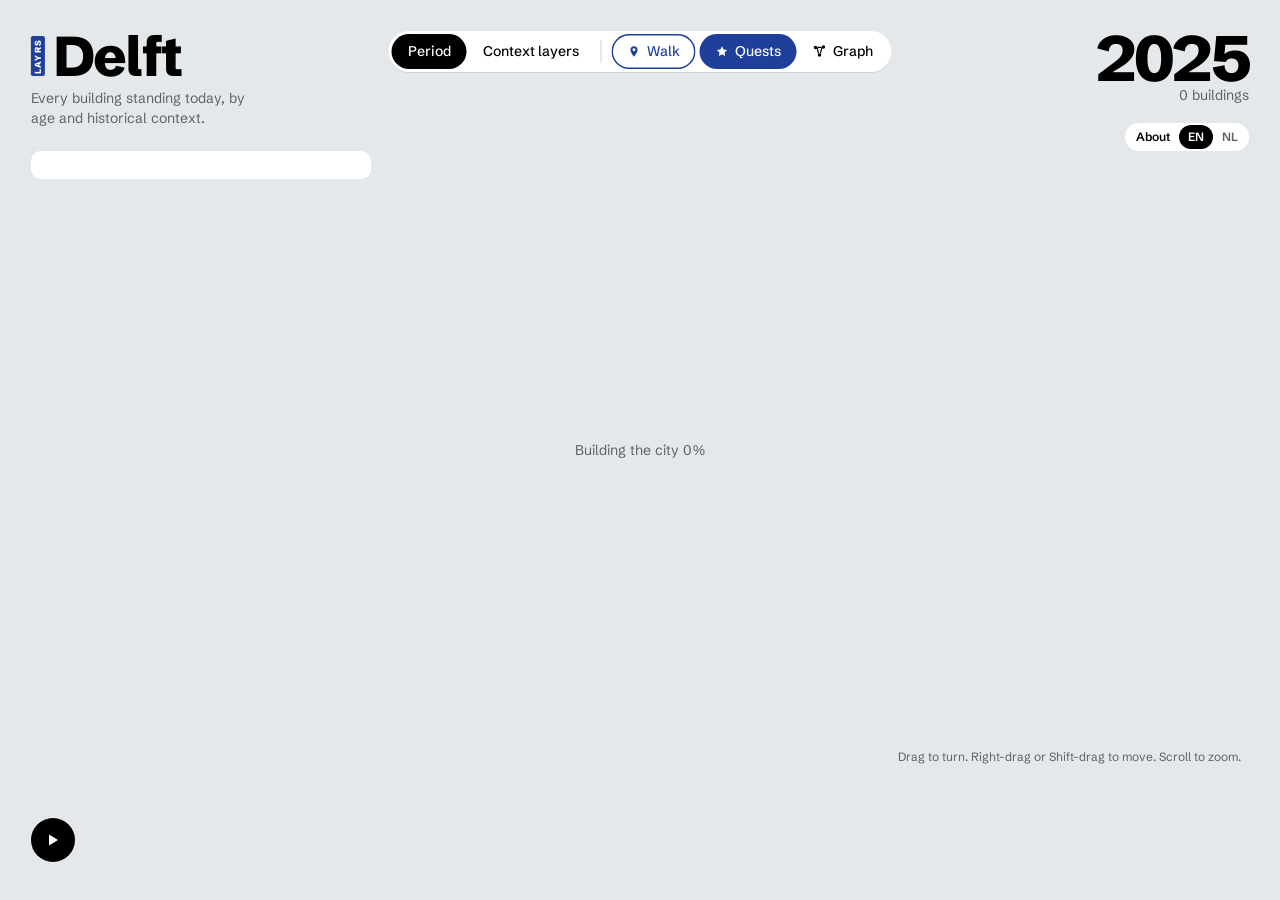
==== web/index.html @ 9603c36b "Top bar: colourings, then actions; storeys and energy move into context layers. Delft in 1832 keeps " ====
<!doctype html>
<html lang="en">
<head>
<meta charset="utf-8">
<meta name="viewport" content="width=device-width, initial-scale=1, viewport-fit=cover">
<title>LAYRS: Delft</title>
<link rel="preconnect" href="https://fonts.googleapis.com">
<link rel="preconnect" href="https://fonts.gstatic.com" crossorigin>
<link href="https://fonts.googleapis.com/css2?family=Schibsted+Grotesk:wght@400;500;700;800&display=swap" rel="stylesheet">
<link rel="stylesheet" href="styles.css">
<script src="logo.js" defer></script>
</head>
<body>
<canvas id="scene" aria-label="3D map of Delft's buildings"></canvas>
<div class="veil veil-top" aria-hidden="true"></div>
<div class="veil veil-bottom" aria-hidden="true"></div>

<header class="masthead">
  
  <div>
    <h1><span class="layrs" aria-label="LAYRS">LAYRS</span>Delft<i class="baseline"></i></h1>
    <p class="dek">Every building standing today, by age and historical context.</p>
  </div>
</header>

<nav class="modes" aria-label="Colour the city by">
  <button data-mode="0" aria-pressed="true">Period</button>
  <button data-mode="3" aria-pressed="false">Context layers</button>
  <span class="modes-sep" aria-hidden="true"></span>
  <button class="walks-open" aria-haspopup="dialog"><svg viewBox="0 0 16 16" aria-hidden="true"><path d="M8 1.5c-2.5 0-4.4 1.9-4.4 4.3C3.6 9 8 14.5 8 14.5s4.4-5.5 4.4-8.7C12.4 3.4 10.5 1.5 8 1.5zm0 6.1a1.8 1.8 0 1 1 0-3.6 1.8 1.8 0 0 1 0 3.6z"/></svg><span>Walk</span></button>
  <button class="quests-open" aria-haspopup="dialog"><svg viewBox="0 0 16 16" aria-hidden="true"><path d="M8 1.6 9.9 5.5l4.3.6-3.1 3 .7 4.3L8 11.4l-3.8 2 .7-4.3-3.1-3 4.3-.6z"/></svg><span>Quests</span></button>
  <a class="graph-open" href="graph.html"><svg viewBox="0 0 16 16" aria-hidden="true"><circle cx="3.5" cy="4" r="2"/><circle cx="12.5" cy="3.5" r="2"/><circle cx="8" cy="12.5" r="2"/><path d="M5.3 4.6 6.9 10.8M10.8 4.4 9 10.8M5.5 3.9h5"/></svg><span>Graph</span></a>
</nav>

<div class="lang" role="group" aria-label="Language">
  <button class="about-open" aria-haspopup="dialog">About</button>
  <button data-lang="en" aria-pressed="true">EN</button><button data-lang="nl" aria-pressed="false">NL</button>
</div>

<dialog id="about" class="about" aria-labelledby="about-title">
  <button class="about-close" aria-label="Close">×</button>
  <article lang="en" data-lang-block="en">
    <h2 id="about-title">About this map</h2>
    <p>All 37,000 buildings of Delft, coloured by the year they were built and set in the history that shaped them.</p>
    <p class="notice">A non-commercial project, made out of curiosity and for education.</p>
    <p class="author">Made by <a href="https://www.linkedin.com/in/alexanderbarakov" target="_blank" rel="noopener">Alex Barakov</a>.</p>
    <p class="credit">Inspired by Sasha Bogachev and his <a href="https://paris.bogachev.fr" target="_blank" rel="noopener">Paris, building by building</a>.</p>
    <h3>LAYRS projects</h3>
    <p>LAYRS maps cities building by building: each one with its age and the layers of history it belongs to.</p>
    <ul>
      <li><a href="/lab/delft/">LAYRS: Delft</a>, you are here.</li>
      <li><a href="/lab/amsterdam/">LAYRS: Amsterdam</a>: 192,000 buildings of Amsterdam, from the canal ring to the raid on Noord.</li>
      <li><a href="/lab/london/">LAYRS: London</a>: 213,000 buildings of inner London, from the Great Fire to the new skyline.</li>
      <li><a href="/ru/lab/spb/">LAYRS: St. Petersburg</a>: 107,000 buildings of St. Petersburg, from Pushkin's flats to the 1941 air-raid reports (in Russian).</li>
    </ul>
    <h3>Open source</h3>
    <p>The code and the pipeline are on <a href="https://github.com/alexbarakov/delft-by-building" target="_blank" rel="noopener">GitHub</a>. Know a piece of Delft's history
    that lives in its buildings? <a href="https://github.com/alexbarakov/delft-by-building/blob/main/CONTRIBUTING.md" target="_blank" rel="noopener">Add it as a layer</a>:
    a list of addresses, a short story for each and the Wikipedia article it rests on.</p>
    <h3>Data</h3>
    <p>Downloaded on 13 October 2026.</p>
    <ul>
      <li>Buildings, heights, years: 3D BAG v2025.09.03 (TU Delft) on the Dutch building register BAG. CC BY 4.0.</li>
      <li>Water, boundary, addresses: BGT and BAG via PDOK. CC0. Street names: OpenStreetMap contributors, ODbL.</li>
      <li>Monuments: national monument register (RCE), CC0; Gemeente Delft monuments map, CC BY 4.0.</li>
      <li>1832: the first land register, owners and trades (Erfgoed Delft open data), on the city's map of the 1832 parcels and buildings (Gemeente Delft open data).</li>
      <li>Energy labels: RVO via RIVM Atlas Leefomgeving. Public domain.</li>
      <li>Names, photos, stories: Wikidata, Wikipedia, Wikimedia Commons; each photo credits its author and licence.</li>
    </ul>
    <h3>Method</h3>
    <p>Placeholder and rounded years in BAG are estimated from dated neighbours; where the monument register dates a building
    earlier, the register wins. Approximate years are paler and marked “c.”. Every hand-written story is checked against its
    Wikipedia article; the residents layer is found automatically and may contain errors.</p>
  </article>
  <article lang="nl" data-lang-block="nl" hidden>
    <h2>Over deze kaart</h2>
    <p>Alle 37.000 gebouwen van Delft, gekleurd naar hun bouwjaar en geplaatst in de geschiedenis die ze vormde.</p>
    <p class="notice">Een niet-commercieel project, gemaakt uit nieuwsgierigheid en voor onderwijs.</p>
    <p class="author">Gemaakt door <a href="https://www.linkedin.com/in/alexanderbarakov" target="_blank" rel="noopener">Alex Barakov</a>.</p>
    <p class="credit">Geïnspireerd door Sasha Bogachev en zijn <a href="https://paris.bogachev.fr" target="_blank" rel="noopener">Paris, building by building</a>.</p>
    <h3>LAYRS-projecten</h3>
    <p>LAYRS brengt steden gebouw voor gebouw in kaart: elk met zijn leeftijd en de lagen geschiedenis waartoe het behoort.</p>
    <ul>
      <li><a href="/lab/delft/">LAYRS: Delft</a>, hier ben je nu.</li>
      <li><a href="/lab/amsterdam/">LAYRS: Amsterdam</a>: 192.000 gebouwen van Amsterdam, van de grachtengordel tot het bombardement op Noord.</li>
      <li><a href="/lab/london/">LAYRS: London</a>: 213.000 gebouwen van Binnen-Londen, van de Grote Brand tot de nieuwe skyline (in het Engels).</li>
      <li><a href="/ru/lab/spb/">LAYRS: St. Petersburg</a>: 107.000 gebouwen van Sint-Petersburg, van Poesjkins woningen tot de luchtaanvalsrapporten van 1941 (in het Russisch).</li>
    </ul>
    <h3>Open source</h3>
    <p>De code en de pijplijn staan op <a href="https://github.com/alexbarakov/delft-by-building" target="_blank" rel="noopener">GitHub</a>. Ken je een stuk Delftse geschiedenis
    dat in de gebouwen zit? <a href="https://github.com/alexbarakov/delft-by-building/blob/main/CONTRIBUTING.md" target="_blank" rel="noopener">Voeg het toe als laag</a>:
    een lijst adressen, bij elk een kort verhaal en het Wikipedia-artikel waarop het rust.</p>
    <h3>Gegevens</h3>
    <p>Gedownload op 13 oktober 2026.</p>
    <ul>
      <li>Gebouwen, hoogtes, bouwjaren: 3D BAG v2025.09.03 (TU Delft) op basis van de BAG. CC BY 4.0.</li>
      <li>Water, grens, adressen: BGT en BAG via PDOK. CC0. Straatnamen: bijdragers aan OpenStreetMap, ODbL.</li>
      <li>Monumenten: rijksmonumentenregister (RCE), CC0; monumentenkaart van de gemeente Delft, CC BY 4.0.</li>
      <li>1832: het eerste kadaster, eigenaren en beroepen (open data van Erfgoed Delft), op de kaart van de percelen en gebouwen van 1832 (open data van de gemeente Delft).</li>
      <li>Energielabels: RVO via de Atlas Leefomgeving van het RIVM. Publiek domein.</li>
      <li>Namen, foto's, verhalen: Wikidata, Wikipedia, Wikimedia Commons; bij elke foto staan maker en licentie.</li>
    </ul>
    <h3>Methode</h3>
    <p>Plaatshouders en afgeronde jaartallen in de BAG zijn geschat uit gedateerde buren; waar het monumentenregister een gebouw
    eerder dateert, wint het register. Geschatte jaren zijn lichter en gemarkeerd met “c.”. Elk zelfgeschreven verhaal is
    gecontroleerd aan zijn Wikipedia-artikel; de laag met bewoners is automatisch gevonden en kan fouten bevatten.</p>
  </article>
</dialog>

<div class="tally" aria-live="polite">
  <span id="year" class="tally-year">2025</span>
  <span class="tally-count"><span id="count">0</span> buildings</span>
</div>

<aside id="panel" class="panel">
  <button class="sheet-handle" aria-expanded="true" aria-controls="panel-body">Show legend</button>
  <div id="panel-body"></div>
</aside>

<div id="card" class="card" hidden></div>
<section id="quest" class="quest" hidden aria-live="polite"></section>
<section id="focus" class="focusbox" hidden aria-live="polite"></section>
<section id="walk" class="quest walk" hidden aria-live="polite"></section>
<dialog id="walks" class="about walks" aria-labelledby="walks-title">
  <button class="about-close" aria-label="Close">×</button>
  <article id="walks-body"></article>
</dialog>
<dialog id="quests" class="about quests" aria-labelledby="quests-title">
  <button class="about-close" aria-label="Close">×</button>
  <article id="quests-body"></article>
</dialog>
<p class="howto">Drag to turn. Right-drag or Shift-drag to move. Scroll to zoom.</p>

<footer class="timeline">
  <button id="play" class="play" aria-label="Play the city's growth">
    <svg viewBox="0 0 16 16" aria-hidden="true"><path id="play-icon" d="M4 2.5v11l9-5.5z"/></svg>
  </button>
  <canvas id="hist" aria-label="Buildings per year; drag to set the year"></canvas>
</footer>

<div id="loading" class="loading">Building the city <span id="progress">0</span>%</div>
<script type="module" src="app.js"></script>
</body>
</html>
---- web/styles.css ----
/* Delft: a white architectural model under a North Sea sky. One loud colour, the cobalt of Delft blue. */
:root {
  --sky: #e4e8ea;
  --paper: #ffffff;
  --ink: #000000;
  --muted: #5d6266;
  --rule: #cfd5d8;
  --accent: #1f3f9a;
  --gutter: clamp(16px, 2.4vw, 32px);
  font: 400 14px/1.5 "Schibsted Grotesk", "Helvetica Neue", Arial, sans-serif;
}
* { box-sizing: border-box; }
html, body { margin: 0; height: 100%; background: var(--sky); color: var(--ink); overflow: hidden; }
button { font: inherit; color: inherit; }
:focus-visible { outline: 2px solid var(--accent); outline-offset: 2px; }

#scene { position: fixed; inset: 0; width: 100%; height: 100%; display: block; }
/* Sky veils keep the masthead and the timeline legible over the model. */
.veil { position: fixed; left: 0; right: 0; pointer-events: none; }
.veil-top { top: 0; height: 150px; background: linear-gradient(var(--sky) 35%, rgba(228, 232, 234, 0)); }
.veil-bottom { bottom: 0; height: 150px; background: linear-gradient(rgba(228, 232, 234, 0), var(--sky) 55%); }

/* Masthead: the three crosses, then the name set large and tight. */
.masthead { position: fixed; top: calc(env(safe-area-inset-top, 0px) + var(--gutter)); left: var(--gutter);
  display: flex; gap: 14px; align-items: flex-start; pointer-events: none; }
/* The three crosses stand exactly as tall as the capitals of the name. */
/* LAYRS: the wordmark set vertically on a block of the city's accent, as tall as the name's capitals (sized in app.js). */
h1 { position: relative; }
.layrs { font-family: "Schibsted Grotesk", sans-serif; position: absolute; left: 0; top: 0; writing-mode: vertical-rl; transform: rotate(180deg); display: flex;
  align-items: center; justify-content: center; background: var(--accent); color: var(--paper); font-weight: 800;
  line-height: 1; letter-spacing: .14em; padding: 0 .3em; border-radius: 2px; box-sizing: border-box; }
.layrs { visibility: hidden; }
.layrs.fitted { visibility: visible; }
.baseline { display: inline-block; width: 0; height: 0; vertical-align: baseline; }
.sibling { position: fixed; right: var(--gutter); top: calc(env(safe-area-inset-top, 0px) + var(--gutter) + 124px);
  color: var(--muted); font-size: 12px; text-decoration: underline; text-decoration-color: var(--accent); text-underline-offset: 3px; }
h1 { margin: 0; font-size: clamp(34px, 4.4vw, 56px); font-weight: 800; letter-spacing: -0.035em; line-height: .9; }
.dek { margin: 8px 0 0; color: var(--muted); max-width: 26ch; font-size: 14px; line-height: 1.4; }

/* Mode switch: a single bar, the active mode filled black. */
.modes { position: fixed; top: calc(env(safe-area-inset-top, 0px) + var(--gutter)); left: 50%; transform: translateX(-50%);
  display: flex; background: var(--paper); border-radius: 999px; padding: 3px; box-shadow: 0 1px 0 var(--rule); }
.modes button { border: 0; background: none; padding: 7px 16px; border-radius: 999px; cursor: pointer; font-weight: 500; white-space: nowrap; }
.modes button[aria-pressed="true"] { background: var(--ink); color: var(--paper); }

.tally { position: fixed; top: calc(env(safe-area-inset-top, 0px) + var(--gutter)); right: var(--gutter); text-align: right; }
.tally-year { display: block; font-size: clamp(40px, 5vw, 64px); font-weight: 800; letter-spacing: -0.04em; line-height: .85; }
.tally-count { color: var(--muted); }

/* Context panel: legend, ramp or layer list, always on the left under the masthead. */
.panel { position: fixed; left: var(--gutter); top: calc(env(safe-area-inset-top, 0px) + var(--gutter) + 120px);
  width: min(340px, calc(100vw - 2 * var(--gutter))); max-height: calc(100vh - 300px); overflow-y: auto;
  background: var(--paper); border-radius: 10px; padding: 14px 16px; }
.panel h2 { margin: 0 0 8px; font-size: 13px; font-weight: 700; }
.panel h2.section { margin: 14px 0 4px; color: var(--muted); font-weight: 600; }
.panel h2.section:first-child { margin-top: 0; }
.panel h2.section { display: flex; align-items: center; gap: 7px; scroll-margin-top: 6px; }
.icon { width: 16px; height: 16px; flex: none; }
.layer-title .icon { width: 20px; height: 20px; margin-right: 8px; vertical-align: -3px; }
.jump { display: flex; gap: 4px; margin: 0 0 10px; position: sticky; top: -14px; background: var(--paper); padding: 6px 0; z-index: 1; }
.jump button { width: 34px; height: 34px; border: 1px solid var(--rule); border-radius: 8px; background: var(--paper);
  display: grid; place-items: center; cursor: pointer; color: var(--ink); }
.jump button:hover { background: var(--sky); }
.jump .icon { width: 18px; height: 18px; }
/* Language: two letters under the year. */
.lang { position: fixed; right: var(--gutter); top: calc(env(safe-area-inset-top, 0px) + var(--gutter) + 92px); display: flex;
  background: var(--paper); border-radius: 999px; padding: 2px; }
.lang button { border: 0; background: none; padding: 3px 9px; border-radius: 999px; cursor: pointer; font-size: 12px; font-weight: 600; color: var(--muted); }
.lang button[aria-pressed="true"] { background: var(--ink); color: var(--paper); }
.swatches { display: flex; flex-direction: column; }
.swatch { display: grid; grid-template-columns: 12px 1fr auto; gap: 10px; align-items: center; background: none; border: 0;
  text-align: left; padding: 4px 0; cursor: pointer; }
.swatch i { width: 12px; height: 12px; border-radius: 2px; }
.swatch .n { color: var(--muted); font-size: 12px; }
.sheet-handle { display: none; }
.energy-scale div { display: grid; grid-template-columns: 28px 1fr auto; gap: 10px; align-items: center; padding: 2px 0; }
.energy-scale i { height: 14px; border-radius: 2px; }
.energy-scale .n { color: var(--muted); font-size: 12px; }
.src { font-size: 12px; color: var(--ink); text-decoration-color: var(--accent); text-underline-offset: 3px; }
.layer-intro { margin: 6px 0 10px; line-height: 1.5; }
.filter { width: 100%; font: inherit; padding: 7px 10px; border: 1px solid var(--rule); border-radius: 6px; margin-bottom: 6px; background: var(--paper); }
.people .addr { color: var(--ink); opacity: .55; }
.n, .tally, .card dd, .card .y { font-variant-numeric: tabular-nums; }
.swatch[aria-pressed="false"] { opacity: .35; }
.ramp { height: 10px; border-radius: 2px; margin: 4px 0 6px; }
.ramp-scale { display: flex; justify-content: space-between; color: var(--muted); font-size: 12px; }
.note { color: var(--muted); font-size: 12px; margin: 10px 0 0; }

.layers { display: flex; flex-direction: column; gap: 2px; margin: 0 -8px; }
.layer { display: grid; grid-template-columns: 1fr auto; gap: 2px 12px; background: none; border: 0; text-align: left;
  padding: 8px; border-radius: 6px; cursor: pointer; }
.layer:hover { background: var(--sky); }
.layer[aria-pressed="true"] { background: var(--ink); color: var(--paper); }
.layer b { font-weight: 700; }
.layer .era, .layer .n { font-size: 12px; opacity: .7; }
.layer .n { grid-row: 1 / 3; grid-column: 2; align-self: center; }
.layer-detail { margin-top: 10px; }
.stories { list-style: none; margin: 0 -8px; padding: 0; }
.story { display: block; width: 100%; text-align: left; background: none; border: 0; border-radius: 6px; padding: 7px 8px; cursor: pointer; }
.story:hover { background: var(--sky); }
.story b { display: block; font-weight: 600; }
.story span { display: block; color: var(--muted); font-size: 12px; line-height: 1.45; margin-top: 2px; }
.back { border: 0; background: none; padding: 0; margin: 0 0 10px; color: var(--muted); cursor: pointer; font-size: 13px; }
.back::before { content: "‹ "; }
.layer-title { font-size: 22px !important; font-weight: 800 !important; letter-spacing: -0.02em; margin: 0 !important; line-height: 1.1; }
.layer-era { margin: 2px 0 0; color: var(--muted); }
.layer-detail p { margin: 0 0 10px; line-height: 1.55; }
.layer-detail a { color: var(--ink); text-decoration-color: var(--accent); text-underline-offset: 3px; font-size: 12px; }
.caveat { color: var(--muted); font-size: 12px; }

/* Building card: a white slip of paper. Follows the pointer on hover; pinned by a click, then it takes clicks.
   Hierarchy: name and year are the heading; small sentence-case headings mark the sections below. */
.card { position: fixed; z-index: 10; pointer-events: none; background: var(--paper); border-radius: 10px;
  width: 330px; max-height: calc(100vh - 24px); overflow-y: auto; box-shadow: 0 8px 28px rgba(30, 40, 50, .16); font-size: 13px; }
.card.pinned { pointer-events: auto; width: 400px; }
.card-close { position: absolute; top: 8px; right: 8px; width: 30px; height: 30px; border: 0; border-radius: 50%;
  background: rgba(255,255,255,.92); cursor: pointer; font-size: 18px; line-height: 1; z-index: 1; }
.card .photo { margin: 0; }
.card .photo img { display: block; width: 100%; max-height: 210px; object-fit: cover; border-radius: 10px 10px 0 0; background: var(--sky); }
.card .photo figcaption { font-size: 11px; color: var(--muted); padding: 5px 16px 0; }
.card a { color: inherit; text-decoration-color: var(--accent); text-underline-offset: 3px; }
.card-head { padding: 12px 16px 10px; }
.card-head h3 { margin: 0 0 6px; font-size: 17px; font-weight: 700; line-height: 1.25; letter-spacing: -0.01em; padding-right: 26px; }
.card .when { display: flex; align-items: baseline; gap: 10px; flex-wrap: wrap; }
.card .y { font-size: 30px; font-weight: 800; letter-spacing: -0.03em; line-height: 1; }
.card .period { color: var(--muted); display: inline-flex; align-items: center; gap: 6px; }
.card .period i, .card .chips i { width: 9px; height: 9px; border-radius: 2px; flex: none; }
.card section { padding: 10px 16px; border-top: 1px solid var(--rule); }
.card h4 { margin: 0 0 6px; font-size: 12px; font-weight: 700; color: var(--muted); }
.card .extract { margin: 0; line-height: 1.55; }
.card .fact { background: #fff6e8; border-top-color: #f0dcc0; }
.card .fact p { margin: 0; line-height: 1.5; }
.card .chips { list-style: none; margin: 0; padding: 0; display: flex; flex-direction: column; gap: 6px; }
.card .chips li { display: flex; gap: 8px; align-items: flex-start; }
.card .chips li i { margin-top: 5px; }
.card .chips b { font-weight: 600; }
.card .chips span { color: var(--muted); }
.card .chips p { margin: 3px 0 0; line-height: 1.5; }
.card dl { display: grid; grid-template-columns: auto 1fr; gap: 3px 12px; margin: 0; }
.card dt { color: var(--muted); }
.card dd { margin: 0; text-align: right; }
.card .why { margin: 0; color: var(--muted); font-size: 12px; line-height: 1.45; }
.card .sources p { margin: 0; }
.card .elabel { color: #fff; font-weight: 700; padding: 1px 7px; border-radius: 3px; }
.card .residents { list-style: none; margin: 0; padding: 0; display: flex; flex-direction: column; gap: 8px; }
.card .residents span, .card .residents .desc { color: var(--muted); }
.card .residents blockquote { margin: 4px 0 0; padding-left: 10px; border-left: 2px solid var(--rule); font-size: 12px; line-height: 1.5; color: #3e4448; }
.card .photo.inline { margin: 0 -16px -10px; }
.card .photo.inline img { border-radius: 0; }
.card .hint { margin: 0; padding: 8px 16px 12px; color: var(--muted); font-size: 12px; border-top: 1px solid var(--rule); }

/* How to move: a quiet line under the timeline's right end. */
.howto { position: fixed; right: var(--gutter); bottom: calc(env(safe-area-inset-bottom, 0px) + 120px); color: var(--muted); background: rgba(228,232,234,.85); padding: 2px 8px; border-radius: 4px;
  font-size: 12px; pointer-events: none; }
@media (max-width: 720px), (hover: none) { .howto { display: none; } }

.timeline { position: fixed; left: 0; right: 0; bottom: 0; display: flex; align-items: flex-end; gap: 14px;
  padding: 0 var(--gutter) calc(env(safe-area-inset-bottom, 0px) + 14px); pointer-events: none; }
.timeline > * { pointer-events: auto; }
.timeline canvas { flex: 1; height: 96px; cursor: ew-resize; touch-action: none; }
.play { width: 44px; height: 44px; border-radius: 50%; border: 0; background: var(--ink); color: var(--paper);
  cursor: pointer; margin-bottom: 24px; display: grid; place-items: center; flex: none; }
.play svg { width: 16px; height: 16px; fill: currentColor; }

.loading { position: fixed; left: 50%; top: 50%; transform: translate(-50%, -50%); color: var(--muted); }

@media (max-width: 720px) {
  .dek { display: none; }
  h1 { font-size: 30px; }
  .tally-year { font-size: 30px; }
  .tally-count { font-size: 12px; }
  .masthead, .tally { top: calc(env(safe-area-inset-top, 0px) + 14px); }
  .lang { top: calc(env(safe-area-inset-top, 0px) + 66px); }
  .sibling { top: calc(env(safe-area-inset-top, 0px) + 98px); }
  /* Modes: one scrolling strip above the timeline. */
  .modes { top: auto; left: 12px; right: 12px; transform: none; bottom: calc(env(safe-area-inset-bottom, 0px) + 100px);
    overflow-x: auto; scrollbar-width: none; justify-content: flex-start; }
  .modes::-webkit-scrollbar { display: none; }
  .modes button { flex: none; padding: 8px 14px; }
  /* Panel: a sheet above the modes, folded to its handle by default. */
  .panel { top: auto; left: 12px; right: 12px; width: auto; bottom: calc(env(safe-area-inset-bottom, 0px) + 150px);
    max-height: 48vh; padding: 0 14px 12px; }
  .sheet-handle { display: block; width: calc(100% + 28px); margin: 0 -14px 8px; padding: 12px 14px; border: 0;
    background: none; text-align: left; font-weight: 600; cursor: pointer; border-bottom: 1px solid var(--rule); }
  .sheet-handle::after { content: ""; float: right; width: 8px; height: 8px; margin-top: 4px; border: solid var(--muted);
    border-width: 0 2px 2px 0; transform: rotate(225deg); }
  .panel.collapsed { overflow: hidden; padding-bottom: 0; }
  .panel.collapsed .sheet-handle { margin-bottom: 0; border-bottom: 0; }
  .panel.collapsed .sheet-handle::after { transform: rotate(45deg); margin-top: 0; }
  .panel.collapsed #panel-body { display: none; }
  /* Card: a sheet from the bottom edge. */
  .card, .card.pinned { left: 0 !important; right: 0; top: auto !important; bottom: 0; width: auto; max-height: 72vh;
    border-radius: 14px 14px 0 0; padding-bottom: env(safe-area-inset-bottom, 0px); }
  .card .photo img { border-radius: 14px 14px 0 0; max-height: 190px; }
  .timeline { padding-bottom: calc(env(safe-area-inset-bottom, 0px) + 10px); }
  .timeline canvas { height: 76px; }
  .play { width: 40px; height: 40px; margin-bottom: 18px; }
}
}
@media (prefers-reduced-motion: reduce) { * { transition: none !important; } }

/* About: a reading page over the map. */
.lang .about-open { color: var(--ink); }
.about { border: 0; border-radius: 12px; padding: 0; width: min(640px, calc(100vw - 32px)); max-height: calc(100vh - 48px);
  box-shadow: 0 20px 60px rgba(30, 40, 50, .25); color: var(--ink); }
.about::backdrop { background: rgba(228, 232, 234, .7); }
.about article { padding: 28px 32px 32px; overflow-y: auto; }
.about h2 { margin: 0 0 12px; font-size: 26px; font-weight: 800; letter-spacing: -0.02em; }
.about h3 { margin: 22px 0 6px; font-size: 15px; font-weight: 700; }
.about p, .about li { line-height: 1.6; max-width: 64ch; }
.about ul { padding-left: 18px; margin: 6px 0 0; }
.about li { margin-bottom: 6px; }
.about a { color: var(--ink); text-decoration-color: var(--accent); text-underline-offset: 3px; }
.about .credit { color: var(--muted); }
.about .author { font-weight: 600; margin-bottom: 4px; }
.about .author + .credit { margin-top: 0; }
.about .notice { border-left: 3px solid var(--accent); padding-left: 12px; font-weight: 500; }
.about-close { position: sticky; float: right; top: 10px; margin: 10px 10px 0 0; width: 32px; height: 32px; border: 0;
  border-radius: 50%; background: var(--sky); cursor: pointer; font-size: 18px; }
@media (max-width: 720px) { .about article { padding: 20px 18px 24px; } }
.contribute { margin: 14px 0 0; padding-top: 10px; border-top: 1px solid var(--rule); font-size: 12px; }
.contribute a { color: var(--ink); text-decoration-color: var(--accent); text-underline-offset: 3px; }

/* Quests. The one playful thing on the page: Delft tiles. Each quest is a tile with painted corners, the score is
   counted in tiles, and a found building gets a blue stamp. */
.modes .quests-open { display: inline-flex; align-items: center; gap: 6px; margin-left: 4px; background: var(--accent);
  color: var(--paper); }
.modes .quests-open svg { width: 13px; height: 13px; fill: currentColor; }
.modes .quests-open:hover { filter: brightness(1.15); }
.q-tiles { display: inline-flex; gap: 2px; vertical-align: -1px; }
.q-tiles i { width: 9px; height: 9px; border-radius: 2px; border: 1.5px solid var(--accent); background: transparent; }
.q-tiles i.on { background: var(--accent); }
.q-level { display: inline-flex; align-items: center; gap: 6px; font-size: 11px; font-weight: 600; color: var(--accent); }

/* The list: a wall of ten tiles that fits without scrolling. The deeper the blue, the harder the quest. */
.quests { width: min(1000px, calc(100vw - 32px)); }
.quests article { padding: 22px 26px 24px; }
.quests h2 { margin: 0; }
.quests .q-lede { max-width: 72ch; margin: 6px 0 0; font-size: 13px; line-height: 1.5; }
.quests .q-score { font-size: 13px; color: var(--muted); margin: 6px 0 0; }
.quests .q-score b { color: var(--accent); font-size: 17px; }
.quests .q-grid { list-style: none; margin: 14px 0 0; padding: 0; display: grid; grid-template-columns: repeat(5, 1fr); gap: 10px; }
.quests .q-tile { margin: 0; max-width: none; line-height: 1.35; }
.q-tile { --fill: .06; position: relative; display: flex; flex-direction: column; gap: 4px; padding: 15px 14px 12px;
  border: 1px solid #c9d3ea; border-radius: 3px; outline: 1px solid #c9d3ea; outline-offset: -6px;
  /* the painted corners of a Delft tile, over a wash as deep as the quest is hard */
  background: radial-gradient(circle at 0 0, var(--accent) 0 8px, transparent 9px),
    radial-gradient(circle at 100% 0, var(--accent) 0 8px, transparent 9px),
    radial-gradient(circle at 0 100%, var(--accent) 0 8px, transparent 9px),
    radial-gradient(circle at 100% 100%, var(--accent) 0 8px, transparent 9px),
    rgb(31 63 154 / var(--fill)); }
.q-tile.l2 { --fill: .16; }
.q-tile.l3 { --fill: .3; }
.q-tile h3 { margin: 2px 0 0; font-size: 14px; line-height: 1.25; letter-spacing: -0.01em; }
.q-tile p { margin: 0; color: #4b5560; font-size: 12px; line-height: 1.4; flex: 1;
  display: -webkit-box; -webkit-line-clamp: 3; -webkit-box-orient: vertical; overflow: hidden; }
.q-tile footer { display: flex; align-items: center; justify-content: space-between; margin-top: 6px; gap: 6px; }
.q-tile .q-progress { font-size: 11px; color: #4b5560; font-variant-numeric: tabular-nums; }
.q-tile.complete::after { content: "✓"; position: absolute; top: 9px; right: 12px; color: var(--accent); font-weight: 800; }
.quests .q-start { border: 0; background: var(--accent); color: var(--paper); border-radius: 999px; padding: 4px 11px;
  cursor: pointer; font-size: 11px; font-weight: 700; }
.q-tile.complete .q-start { background: var(--paper); color: var(--accent); box-shadow: inset 0 0 0 1.5px var(--accent); }

/* The riddle card: stays in the corner while the map is used to find the answer. */
.quest { position: fixed; z-index: 11; right: var(--gutter); bottom: 132px; width: 340px; max-height: calc(100vh - 290px);
  overflow-y: auto; background: var(--paper); border-radius: 12px; box-shadow: 0 2px 0 var(--accent), 0 10px 30px rgba(20, 40, 100, .14); }
.quest header { cursor: pointer; display: flex; align-items: center; gap: 10px; padding: 11px 44px 10px 16px;
  background: var(--accent); color: var(--paper); border-radius: 12px 12px 0 0; }
.quest header b { font-size: 13px; }
.quest header .q-level { color: rgba(255, 255, 255, .85); margin-left: auto; }
.quest header .q-tiles i { border-color: rgba(255, 255, 255, .85); }
.quest header .q-tiles i.on { background: rgba(255, 255, 255, .85); }
.quest .q-close { position: absolute; top: 5px; right: 6px; width: 30px; height: 30px; border: 0; border-radius: 50%;
  background: none; cursor: pointer; font-size: 18px; color: var(--paper); z-index: 1; }
.quest .q-steps { display: flex; align-items: center; gap: 5px; padding: 10px 16px 0; }
.quest .q-steps i { width: 14px; height: 14px; border-radius: 3px; border: 1.5px solid #c9d3ea; }
.quest .q-steps i.done { background: var(--accent); border-color: var(--accent); }
.quest .q-steps i.now { border-color: var(--accent); }
.quest .q-steps span { margin-left: auto; color: var(--muted); font-size: 12px; font-variant-numeric: tabular-nums; }
.quest .q-photo { margin: 10px 16px 0; overflow: hidden; height: 150px; border-radius: 6px; background: var(--sky); }
.quest .q-photo img { width: 100%; height: 100%; object-fit: cover; transform: scale(1.35); display: block; }
.quest .q-credit { font-size: 11px; color: var(--muted); padding: 4px 16px 0; margin: 0; }
.quest .q-credit a { color: inherit; }
.quest .q-riddle { margin: 0; padding: 10px 16px 0; font-size: 15px; line-height: 1.5; }
.quest .q-count { margin: 6px 16px 0; font-size: 12px; color: var(--accent); font-weight: 600; }
.quest .q-hints { margin: 8px 16px 0; padding: 0; list-style: none; display: flex; flex-direction: column; gap: 4px; }
.quest .q-hints li { color: #3e4448; font-size: 13px; line-height: 1.45; padding-left: 10px; border-left: 2px solid var(--accent); }
.quest .q-actions { display: flex; flex-wrap: wrap; align-items: center; gap: 6px; padding: 12px 16px 14px; }
.quest .q-actions button { border: 1px solid var(--rule); background: var(--paper); border-radius: 999px;
  padding: 5px 12px; cursor: pointer; font-size: 12px; font-weight: 600; }
.quest .q-actions button small { color: var(--muted); font-weight: 500; }
.quest .q-actions .primary { background: var(--accent); border-color: var(--accent); color: var(--paper); }
.quest .q-worth { margin-left: auto; }
.quest .q-feedback { margin: 0; padding: 8px 16px 0; font-size: 13px; color: var(--muted); min-height: 1.4em; }
.quest .q-feedback.hot { color: #c2410c; font-weight: 600; }
.quest .q-feedback.warm { color: #b7791f; }
.quest .q-feedback.cold { color: #4a6fa5; }
.quest .q-feedback.miss { animation: q-shake .35s; }
.quest .q-found { position: relative; margin: 12px 16px 0; padding: 12px 12px 10px; background: #eef2fb; border-radius: 8px; }
.quest .q-found b { display: block; margin-bottom: 4px; padding-right: 90px; }
.quest .q-found p { margin: 0; font-size: 13px; line-height: 1.5; }
.quest .q-found a { color: inherit; text-decoration-color: var(--accent); }
.quest .q-found .q-earned { margin-top: 8px; font-size: 12px; color: var(--muted); }
.quest .q-found .q-final { margin-top: 8px; font-size: 14px; }
.quest .q-found .q-final b { color: var(--accent); font-size: 18px; }
.q-stamp { position: absolute; top: -10px; right: 10px; padding: 4px 10px; border: 2.5px solid var(--accent); border-radius: 6px;
  color: var(--accent); font-weight: 800; font-size: 14px; letter-spacing: .02em; background: rgba(238, 242, 251, .9);
  transform: rotate(-8deg); animation: q-stamp .45s cubic-bezier(.2, 1.6, .4, 1); }
@keyframes q-stamp { from { transform: rotate(-30deg) scale(2.2); opacity: 0; } to { transform: rotate(-8deg) scale(1); opacity: 1; } }
@keyframes q-shake { 25% { transform: translateX(-4px); } 75% { transform: translateX(4px); } }
.quest.folded > :not(header):not(.q-close):not(.q-steps):not(.q-feedback) { display: none; }
.quest.folded .q-feedback, .quest.folded .q-steps { padding-bottom: 10px; }
@media (max-width: 720px) {
  .quest { left: 12px; right: 12px; width: auto; bottom: auto; top: calc(env(safe-area-inset-top, 0px) + 100px); max-height: 46vh; }
  .quest .q-photo { height: 110px; }
  .quests .q-grid { grid-template-columns: 1fr 1fr; gap: 8px; }
  .quests article { padding: 18px 16px 18px; }
  .quests .q-lede { display: none; }
  .q-tile p { display: none; }
  .q-tile { padding: 12px 11px 10px; }
  .modes .quests-open { order: -1; margin: 0 4px 0 0; }
}
@media (prefers-reduced-motion: reduce) { .quest .q-feedback.miss, .q-stamp { animation: none; } }

@media (min-width: 721px) and (max-width: 960px) { .quests .q-grid { grid-template-columns: repeat(4, 1fr); } }

/* Walks: the planner is a dialog of chips; the walk itself is a card like a quest's, with numbered stops. */
.modes .walks-open { display: inline-flex; align-items: center; gap: 6px; margin-left: 4px; background: var(--paper);
  color: var(--accent); box-shadow: inset 0 0 0 1.5px var(--accent); }
.modes .walks-open svg { width: 13px; height: 13px; fill: currentColor; }
.walks { width: min(720px, calc(100vw - 32px)); }
.walks article { padding: 22px 26px 24px; }
.walks h2 { margin: 0; }
.walks h3 { margin: 16px 0 8px; font-size: 13px; }
.walks .w-lede { margin: 6px 0 0; font-size: 13px; line-height: 1.5; color: var(--muted); }
.w-chips { display: flex; flex-wrap: wrap; gap: 6px; align-items: center; }
.w-chip { display: inline-flex; align-items: center; gap: 6px; border: 1px solid var(--rule); background: var(--paper);
  border-radius: 999px; padding: 5px 11px; cursor: pointer; font-size: 12px; font-weight: 600; color: var(--ink); }
.w-chip .icon { width: 13px; height: 13px; }
.w-chip[aria-pressed="true"] { background: var(--accent); border-color: var(--accent); color: var(--paper); }
.w-sep { width: 1px; height: 20px; background: var(--rule); margin: 0 4px; }
.walks .w-note { margin: 6px 0 0; font-size: 12px; color: var(--muted); }
.walks .w-msg { margin: 14px 0 0; font-size: 13px; color: #b7791f; }
.w-go { margin-top: 18px; }
.w-make { border: 0; background: var(--accent); color: var(--paper); border-radius: 999px; padding: 9px 18px;
  cursor: pointer; font-size: 14px; font-weight: 700; }
.quest.walk { width: 340px; }
.quest.walk header .w-meta { margin-left: auto; font-size: 12px; opacity: .85; font-variant-numeric: tabular-nums; }
.w-stops { list-style: none; margin: 8px 0 0; padding: 0; }
.w-stops button { display: flex; gap: 10px; width: 100%; text-align: left; border: 0; background: none; padding: 7px 16px;
  cursor: pointer; font: inherit; color: inherit; }
.w-stops button:hover { background: #eef2fb; }
.w-num { flex: none; width: 22px; height: 22px; border-radius: 50%; background: var(--accent); color: var(--paper);
  display: grid; place-items: center; font-size: 12px; font-weight: 800; margin-top: 1px; }
.w-stops b { display: block; font-size: 13px; }
.w-stops em { display: -webkit-box; -webkit-line-clamp: 2; -webkit-box-orient: vertical; overflow: hidden;
  font-style: normal; font-size: 12px; line-height: 1.4; color: var(--muted); }
.w-google { background: var(--accent); color: var(--paper); border-radius: 999px; padding: 6px 14px; font-size: 12px;
  font-weight: 700; text-decoration: none; }
.quest.walk .q-actions button { border: 1px solid var(--rule); background: var(--paper); border-radius: 999px;
  padding: 5px 12px; cursor: pointer; font-size: 12px; font-weight: 600; }
.quest.walk .q-credit { padding: 0 16px 12px; }
@media (max-width: 720px) {
  .quest.walk { left: 12px; right: 12px; width: auto; bottom: auto; top: calc(env(safe-area-inset-top, 0px) + 100px); max-height: 46vh; }
  .modes .walks-open { order: -1; margin: 0 4px 0 0; }
}
.quest.walk header { cursor: pointer; }
.quest.walk.folded .w-stops, .quest.walk.folded .q-credit { display: none; }

/* The way to the graph, and what the graph opened on the map. */
.modes .graph-open { display: inline-flex; align-items: center; gap: 6px; padding: 7px 16px; border-radius: 999px;
  text-decoration: none; color: var(--ink); font-weight: 500; }
.modes .graph-open svg { width: 14px; height: 14px; fill: none; stroke: currentColor; stroke-width: 1.4; }
.modes .graph-open svg circle { fill: currentColor; stroke: none; }
.modes .graph-open:hover { background: var(--sky); }
.focusbox { position: fixed; z-index: 11; right: var(--gutter); bottom: 132px; width: 280px; background: var(--paper);
  border-radius: 12px; box-shadow: 0 2px 0 var(--accent), 0 10px 30px rgba(20, 40, 100, .14); padding: 0 0 12px; }
.focusbox header { display: flex; align-items: center; justify-content: space-between; padding: 10px 8px 8px 16px;
  border-bottom: 1px solid var(--rule); }
.focusbox .f-close { width: 28px; height: 28px; border: 0; border-radius: 50%; background: none; cursor: pointer; font-size: 18px; color: var(--muted); }
.focusbox ul { list-style: none; margin: 8px 0 0; padding: 0 16px; display: flex; flex-direction: column; gap: 5px; }
.focusbox li { display: flex; align-items: center; gap: 8px; font-size: 13px; }
.focusbox li i { width: 10px; height: 10px; border-radius: 2px; flex: none; }
.focusbox li small { margin-left: auto; color: var(--muted); font-variant-numeric: tabular-nums; }
.focusbox .f-back { display: inline-block; margin: 10px 16px 0; font-size: 12px; color: var(--ink); text-decoration-color: var(--accent); text-underline-offset: 3px; }
@media (max-width: 720px) {
  .modes .graph-open { order: -1; padding: 8px 14px; }
  .focusbox { left: 12px; right: 12px; width: auto; bottom: auto; top: calc(env(safe-area-inset-top, 0px) + 100px); }
}
.w-locate { margin-bottom: 8px; }
.w-share { border: 0; background: var(--accent); color: var(--paper); border-radius: 999px; padding: 8px 16px;
  cursor: pointer; font-size: 13px; font-weight: 700; }
.quest.walk > .q-actions { border-bottom: 1px solid var(--rule); }
.quest.walk .q-actions .w-kml { width: 28px; height: 28px; padding: 0; border: 0; background: none; color: var(--muted);
  display: inline-grid; place-items: center; border-radius: 50%; margin-left: auto; }
.quest.walk .q-actions .w-kml:hover { color: var(--accent); background: #eef2fb; }
.quest.walk .w-kml svg { width: 15px; height: 15px; fill: none; stroke: currentColor; stroke-width: 1.6; stroke-linecap: round; stroke-linejoin: round; }
.w-stops .w-off .w-num { background: #9fb0d8; }
.w-stops .w-off b { color: #4b5560; }
/* The bar holds two kinds of thing: how the city is coloured, then what to do in it. */
.modes .modes-sep { flex: none; width: 1px; align-self: stretch; margin: 6px 6px; background: var(--rule); }
@media (max-width: 720px) {
  /* On a phone the actions come first, then the divider, then the colourings. */
  .modes button[data-mode] { order: 1; }
  .modes .modes-sep { order: 0; margin: 6px 2px; }
}
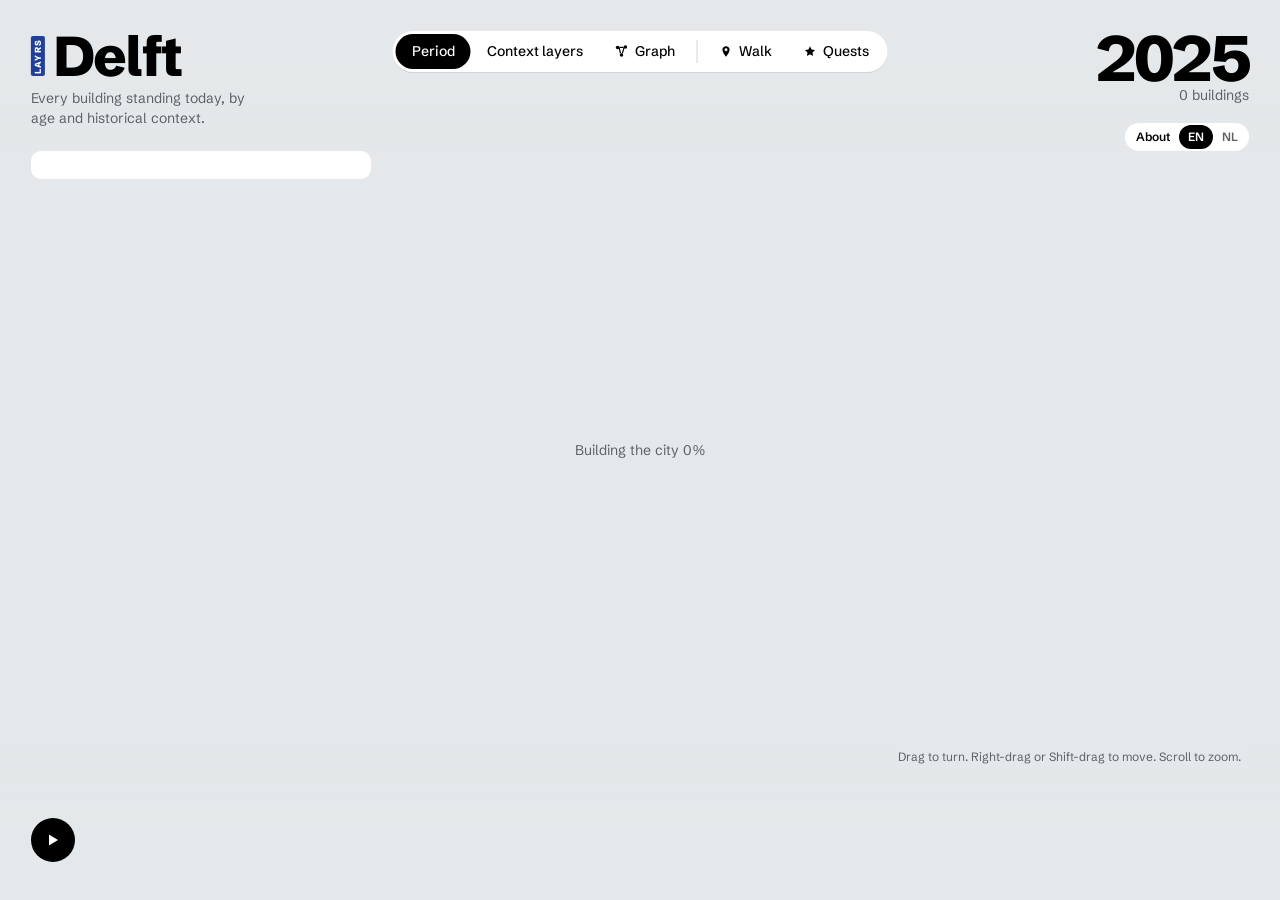
==== commit c1abeead: "Top bar: one look for every item, Graph after the layers, Walk and Quests on while open Co-Authored-" ====
--- a/web/index.html
+++ b/web/index.html
@@ -26,10 +26,10 @@
 <nav class="modes" aria-label="Colour the city by">
   <button data-mode="0" aria-pressed="true">Period</button>
   <button data-mode="3" aria-pressed="false">Context layers</button>
+  <a class="graph-open" href="graph.html"><svg viewBox="0 0 16 16" aria-hidden="true"><circle cx="3.5" cy="4" r="2"/><circle cx="12.5" cy="3.5" r="2"/><circle cx="8" cy="12.5" r="2"/><path d="M5.3 4.6 6.9 10.8M10.8 4.4 9 10.8M5.5 3.9h5"/></svg><span>Graph</span></a>
   <span class="modes-sep" aria-hidden="true"></span>
   <button class="walks-open" aria-haspopup="dialog"><svg viewBox="0 0 16 16" aria-hidden="true"><path d="M8 1.5c-2.5 0-4.4 1.9-4.4 4.3C3.6 9 8 14.5 8 14.5s4.4-5.5 4.4-8.7C12.4 3.4 10.5 1.5 8 1.5zm0 6.1a1.8 1.8 0 1 1 0-3.6 1.8 1.8 0 0 1 0 3.6z"/></svg><span>Walk</span></button>
   <button class="quests-open" aria-haspopup="dialog"><svg viewBox="0 0 16 16" aria-hidden="true"><path d="M8 1.6 9.9 5.5l4.3.6-3.1 3 .7 4.3L8 11.4l-3.8 2 .7-4.3-3.1-3 4.3-.6z"/></svg><span>Quests</span></button>
-  <a class="graph-open" href="graph.html"><svg viewBox="0 0 16 16" aria-hidden="true"><circle cx="3.5" cy="4" r="2"/><circle cx="12.5" cy="3.5" r="2"/><circle cx="8" cy="12.5" r="2"/><path d="M5.3 4.6 6.9 10.8M10.8 4.4 9 10.8M5.5 3.9h5"/></svg><span>Graph</span></a>
 </nav>
 
 <div class="lang" role="group" aria-label="Language">
--- a/web/styles.css
+++ b/web/styles.css
@@ -223,10 +223,6 @@
 
 /* Quests. The one playful thing on the page: Delft tiles. Each quest is a tile with painted corners, the score is
    counted in tiles, and a found building gets a blue stamp. */
-.modes .quests-open { display: inline-flex; align-items: center; gap: 6px; margin-left: 4px; background: var(--accent);
-  color: var(--paper); }
-.modes .quests-open svg { width: 13px; height: 13px; fill: currentColor; }
-.modes .quests-open:hover { filter: brightness(1.15); }
 .q-tiles { display: inline-flex; gap: 2px; vertical-align: -1px; }
 .q-tiles i { width: 9px; height: 9px; border-radius: 2px; border: 1.5px solid var(--accent); background: transparent; }
 .q-tiles i.on { background: var(--accent); }
@@ -318,16 +314,12 @@
   .quests .q-lede { display: none; }
   .q-tile p { display: none; }
   .q-tile { padding: 12px 11px 10px; }
-  .modes .quests-open { order: -1; margin: 0 4px 0 0; }
-}
+  }
 @media (prefers-reduced-motion: reduce) { .quest .q-feedback.miss, .q-stamp { animation: none; } }
 
 @media (min-width: 721px) and (max-width: 960px) { .quests .q-grid { grid-template-columns: repeat(4, 1fr); } }
 
 /* Walks: the planner is a dialog of chips; the walk itself is a card like a quest's, with numbered stops. */
-.modes .walks-open { display: inline-flex; align-items: center; gap: 6px; margin-left: 4px; background: var(--paper);
-  color: var(--accent); box-shadow: inset 0 0 0 1.5px var(--accent); }
-.modes .walks-open svg { width: 13px; height: 13px; fill: currentColor; }
 .walks { width: min(720px, calc(100vw - 32px)); }
 .walks article { padding: 22px 26px 24px; }
 .walks h2 { margin: 0; }
@@ -362,8 +354,7 @@
 .quest.walk .q-credit { padding: 0 16px 12px; }
 @media (max-width: 720px) {
   .quest.walk { left: 12px; right: 12px; width: auto; bottom: auto; top: calc(env(safe-area-inset-top, 0px) + 100px); max-height: 46vh; }
-  .modes .walks-open { order: -1; margin: 0 4px 0 0; }
-}
+  }
 .quest.walk header { cursor: pointer; }
 .quest.walk.folded .w-stops, .quest.walk.folded .q-credit { display: none; }
 
@@ -384,7 +375,6 @@
 .focusbox li small { margin-left: auto; color: var(--muted); font-variant-numeric: tabular-nums; }
 .focusbox .f-back { display: inline-block; margin: 10px 16px 0; font-size: 12px; color: var(--ink); text-decoration-color: var(--accent); text-underline-offset: 3px; }
 @media (max-width: 720px) {
-  .modes .graph-open { order: -1; padding: 8px 14px; }
   .focusbox { left: 12px; right: 12px; width: auto; bottom: auto; top: calc(env(safe-area-inset-top, 0px) + 100px); }
 }
 .w-locate { margin-bottom: 8px; }
@@ -401,6 +391,11 @@
 .modes .modes-sep { flex: none; width: 1px; align-self: stretch; margin: 6px 6px; background: var(--rule); }
 @media (max-width: 720px) {
   /* On a phone the actions come first, then the divider, then the colourings. */
-  .modes button[data-mode] { order: 1; }
-  .modes .modes-sep { order: 0; margin: 6px 2px; }
 }
+/* One look for every item in the bar: plain text, an icon for the things to do, black when it is on. */
+.modes .walks-open, .modes .quests-open, .modes .graph-open { display: inline-flex; align-items: center; gap: 6px;
+  padding: 7px 16px; border-radius: 999px; color: var(--ink); background: none; text-decoration: none; font-weight: 500; }
+.modes .walks-open svg, .modes .quests-open svg { width: 13px; height: 13px; fill: currentColor; }
+.modes button:not([aria-pressed="true"]):hover, .modes .graph-open:hover { background: var(--sky); }
+.modes .walks-open[aria-pressed="true"], .modes .quests-open[aria-pressed="true"] { background: var(--ink); color: var(--paper); }
+@media (max-width: 720px) { .modes .walks-open, .modes .quests-open, .modes .graph-open { padding: 8px 14px; } }
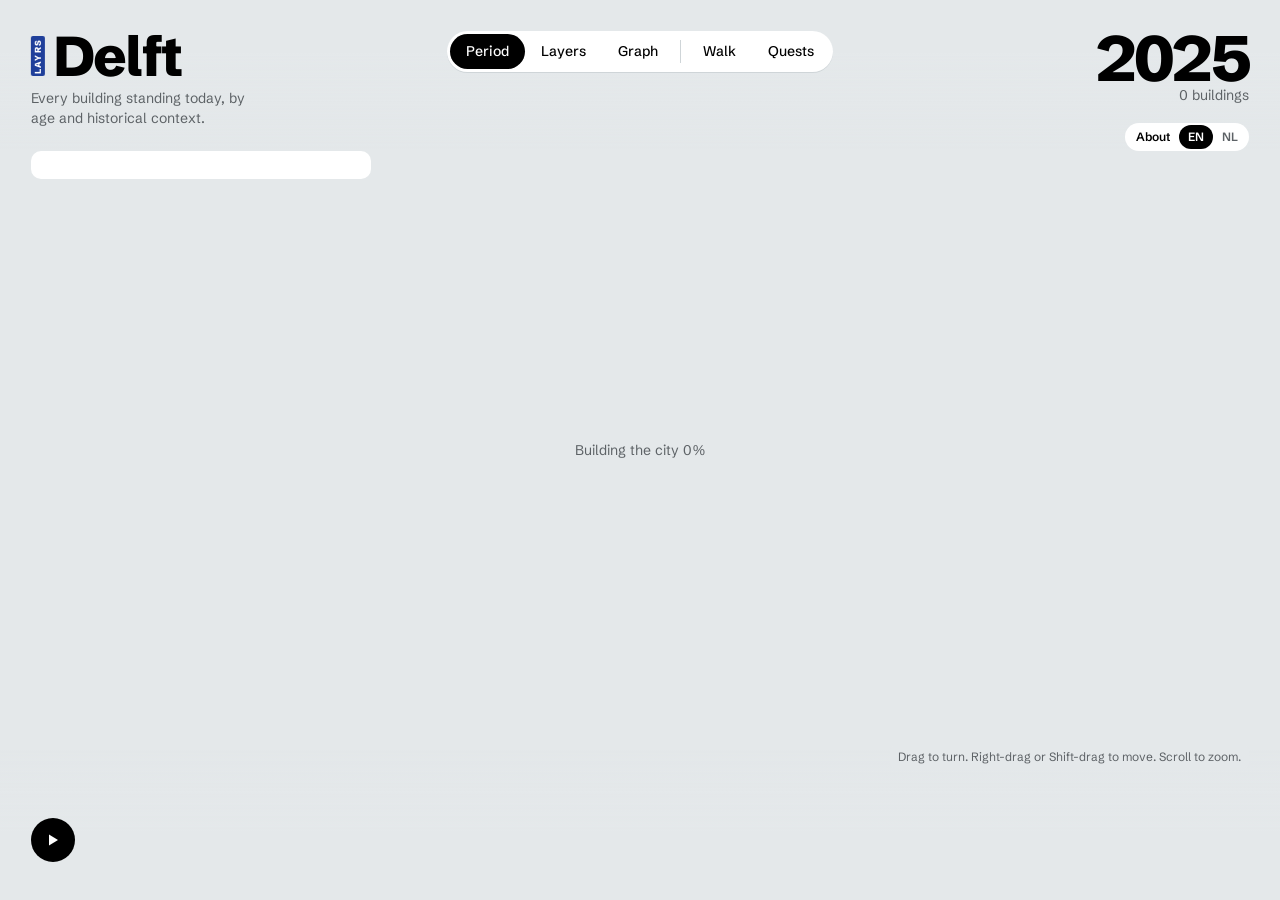
==== commit 719c11a2: "Top bar: no icons, Layers, fits a phone on one line in both languages Co-Authored-By: Claude Opus 5." ====
--- a/web/index.html
+++ b/web/index.html
@@ -25,11 +25,11 @@
 
 <nav class="modes" aria-label="Colour the city by">
   <button data-mode="0" aria-pressed="true">Period</button>
-  <button data-mode="3" aria-pressed="false">Context layers</button>
-  <a class="graph-open" href="graph.html"><svg viewBox="0 0 16 16" aria-hidden="true"><circle cx="3.5" cy="4" r="2"/><circle cx="12.5" cy="3.5" r="2"/><circle cx="8" cy="12.5" r="2"/><path d="M5.3 4.6 6.9 10.8M10.8 4.4 9 10.8M5.5 3.9h5"/></svg><span>Graph</span></a>
+  <button data-mode="3" aria-pressed="false">Layers</button>
+  <a class="graph-open" href="graph.html"><span>Graph</span></a>
   <span class="modes-sep" aria-hidden="true"></span>
-  <button class="walks-open" aria-haspopup="dialog"><svg viewBox="0 0 16 16" aria-hidden="true"><path d="M8 1.5c-2.5 0-4.4 1.9-4.4 4.3C3.6 9 8 14.5 8 14.5s4.4-5.5 4.4-8.7C12.4 3.4 10.5 1.5 8 1.5zm0 6.1a1.8 1.8 0 1 1 0-3.6 1.8 1.8 0 0 1 0 3.6z"/></svg><span>Walk</span></button>
-  <button class="quests-open" aria-haspopup="dialog"><svg viewBox="0 0 16 16" aria-hidden="true"><path d="M8 1.6 9.9 5.5l4.3.6-3.1 3 .7 4.3L8 11.4l-3.8 2 .7-4.3-3.1-3 4.3-.6z"/></svg><span>Quests</span></button>
+  <button class="walks-open" aria-haspopup="dialog"><span>Walk</span></button>
+  <button class="quests-open" aria-haspopup="dialog"><span>Quests</span></button>
 </nav>
 
 <div class="lang" role="group" aria-label="Language">
--- a/web/styles.css
+++ b/web/styles.css
@@ -398,4 +398,9 @@
 .modes .walks-open svg, .modes .quests-open svg { width: 13px; height: 13px; fill: currentColor; }
 .modes button:not([aria-pressed="true"]):hover, .modes .graph-open:hover { background: var(--sky); }
 .modes .walks-open[aria-pressed="true"], .modes .quests-open[aria-pressed="true"] { background: var(--ink); color: var(--paper); }
-@media (max-width: 720px) { .modes .walks-open, .modes .quests-open, .modes .graph-open { padding: 8px 14px; } }
+/* On a phone all five fit on one line, without scrolling. */
+@media (max-width: 720px) {
+  .modes { left: 50%; right: auto; transform: translateX(-50%); max-width: calc(100vw - 16px); }
+  .modes button, .modes .walks-open, .modes .quests-open, .modes .graph-open { padding: 7px 9px; font-size: 13.5px; }
+  .modes .modes-sep { margin: 6px 2px; }
+}
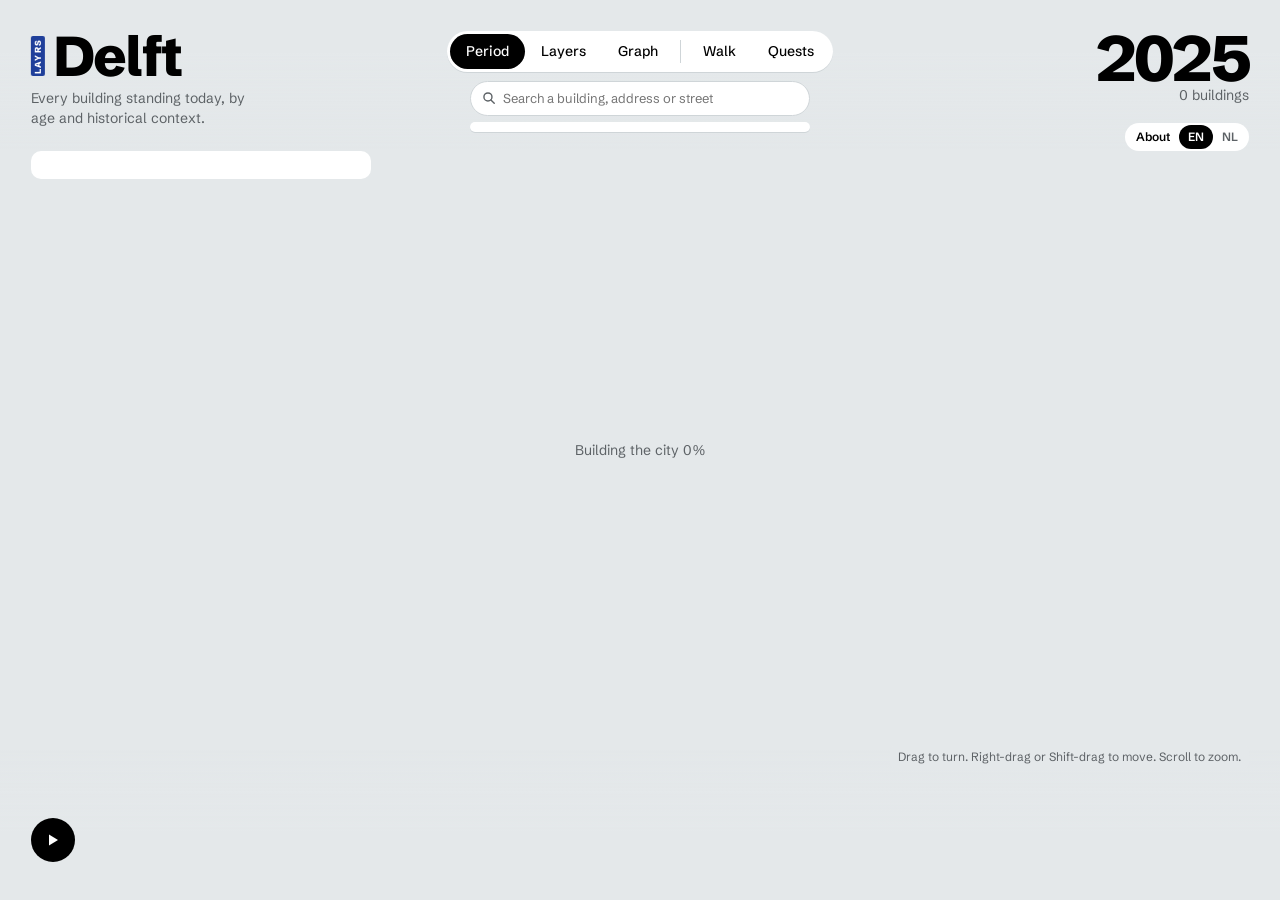
==== commit a5ac590c: "Search by name, address or street; a street's two sides side by side; stand in the street Co-Authore" ====
--- a/web/index.html
+++ b/web/index.html
@@ -22,6 +22,19 @@
     <p class="dek">Every building standing today, by age and historical context.</p>
   </div>
 </header>
+
+<div class="find" role="search">
+  <input type="search" id="find-input" autocomplete="off" spellcheck="false" placeholder="Search a building, address or street"
+    aria-label="Search a building, address or street" aria-controls="find-results" aria-expanded="false">
+  <ul id="find-results" class="find-results" role="listbox" hidden></ul>
+  <div id="find-sel" class="find-sel" hidden></div>
+</div>
+<div id="row-labels" class="row-labels" aria-hidden="true"></div>
+<div id="street" class="street" hidden>
+  <p class="street-howto">Drag to look around. Walk with W, A, S, D or the arrows; hold Shift to run.</p>
+  <div class="street-pad" aria-label="Walk"><button data-walk="1" aria-label="Forward">▲</button><button data-walk="-1" aria-label="Back">▼</button></div>
+  <button class="street-exit">Back to the map</button>
+</div>
 
 <nav class="modes" aria-label="Colour the city by">
   <button data-mode="0" aria-pressed="true">Period</button>
--- a/web/styles.css
+++ b/web/styles.css
@@ -404,3 +404,79 @@
   .modes button, .modes .walks-open, .modes .quests-open, .modes .graph-open { padding: 7px 9px; font-size: 13.5px; }
   .modes .modes-sep { margin: 6px 2px; }
 }
+/* Legend panel: never scrolls sideways; the way back to the list stays in view; the list is one line a layer. */
+.panel { overflow-x: hidden; }
+.jump { flex-wrap: wrap; gap: 4px; }
+.jump button { width: 30px; height: 30px; }
+.jump .icon { width: 16px; height: 16px; }
+.panel .back { position: sticky; top: -14px; z-index: 2; display: block; width: calc(100% + 32px); margin: -14px -16px 10px;
+  padding: 10px 16px; text-align: left; background: var(--paper); border-bottom: 1px solid var(--rule); color: var(--ink);
+  font-weight: 600; }
+.panel .back:hover { background: var(--sky); }
+.layers { margin: 0 -6px; gap: 0; }
+.layer { grid-template-columns: 1fr auto auto; align-items: baseline; gap: 0 10px; padding: 5px 6px; font-size: 13px; }
+.layer b { font-weight: 600; min-width: 0; overflow: hidden; text-overflow: ellipsis; white-space: nowrap; }
+.layer .era { grid-row: 1; grid-column: 2; font-size: 11px; white-space: nowrap; }
+.layer .n { grid-row: 1; grid-column: 3; font-size: 11px; min-width: 3.2em; text-align: right; font-variant-numeric: tabular-nums; }
+.panel h2.section { margin: 10px 0 2px; font-size: 12px; }
+@media (max-width: 720px) { .panel .back { top: 0; margin-top: 0; } }
+.make-walk { margin: 10px 0 2px; border: 0; background: var(--accent); color: var(--paper); border-radius: 999px;
+  padding: 6px 14px; cursor: pointer; font-size: 12px; font-weight: 700; }
+.f-actions { display: flex; align-items: center; gap: 12px; flex-wrap: wrap; }
+.f-actions .make-walk { margin: 0; }
+.focusbox .f-actions { margin: 10px 16px 0; }
+.focusbox .f-actions .f-back { margin: 0; }
+/* On a phone, while a walk or a quest is open, the timeline gives its room to the map. */
+@media (max-width: 720px) {
+  body.task-on .timeline, body.task-on .howto { display: none; }
+  body.task-on .modes { bottom: calc(env(safe-area-inset-bottom, 0px) + 14px); }
+  body.task-on .panel { bottom: calc(env(safe-area-inset-bottom, 0px) + 64px); }
+}
+
+/* Search: a quiet field under the mode bar; results drop below it. */
+.find { position: fixed; z-index: 12; left: 50%; transform: translateX(-50%); top: calc(env(safe-area-inset-top, 0px) + var(--gutter) + 50px); width: min(340px, 36vw); }
+.find input { width: 100%; box-sizing: border-box; border: 1px solid var(--rule); border-radius: 999px; background: var(--paper);
+  padding: 7px 14px 7px 32px; font: inherit; font-size: 13px; color: var(--ink);
+  background-image: url("data:image/svg+xml,%3Csvg xmlns='http://www.w3.org/2000/svg' viewBox='0 0 16 16'%3E%3Ccircle cx='6.8' cy='6.8' r='4.6' fill='none' stroke='%235d6266' stroke-width='1.6'/%3E%3Cpath d='M10.2 10.2 14 14' stroke='%235d6266' stroke-width='1.6' stroke-linecap='round'/%3E%3C/svg%3E");
+  background-repeat: no-repeat; background-position: 11px 50%; background-size: 14px; }
+.find input:focus { outline: 2px solid var(--accent); outline-offset: 1px; }
+.find-results { list-style: none; margin: 6px 0 0; padding: 4px; background: var(--paper); border-radius: 10px;
+  box-shadow: 0 8px 24px rgba(0, 0, 0, .12); max-height: 50vh; overflow-y: auto; }
+.find-results li { padding: 7px 10px; border-radius: 6px; cursor: pointer; display: flex; flex-wrap: wrap; gap: 2px 8px; align-items: baseline; }
+.find-results li[aria-selected="true"], .find-results li:hover { background: var(--sky); }
+.find-results b { font-weight: 600; }
+.find-results span { color: var(--muted); font-size: 12px; }
+.find-results em { flex-basis: 100%; font-style: normal; font-size: 12px; color: #b7791f; }
+.find-results .none { color: var(--muted); cursor: default; }
+.find-sel { margin-top: 6px; display: flex; flex-wrap: wrap; align-items: center; gap: 6px; background: var(--paper);
+  border-radius: 16px; padding: 5px 5px 5px 12px; box-shadow: 0 1px 0 var(--rule); font-size: 12px; }
+.find-sel span { font-weight: 600; margin-right: auto; max-width: 14em; overflow: hidden; text-overflow: ellipsis; white-space: nowrap; }
+.find-sel button { border: 1px solid var(--rule); background: var(--paper); border-radius: 999px; padding: 4px 10px; cursor: pointer;
+  font: inherit; font-size: 12px; font-weight: 600; }
+.find-sel button[aria-pressed="true"] { background: var(--ink); color: var(--paper); border-color: var(--ink); }
+.find-sel .sel-clear { border: 0; padding: 4px 8px; color: var(--muted); font-size: 15px; }
+/* Side by side: a number over each house, a name over the known ones. */
+.row-labels { position: fixed; inset: 0; pointer-events: none; z-index: 5; overflow: hidden; }
+.row-labels span { position: absolute; left: 0; top: 0; font-size: 11px; font-weight: 700; color: var(--ink); white-space: nowrap;
+  text-align: center; text-shadow: 0 0 3px var(--sky), 0 0 3px var(--sky); }
+.row-labels span b { display: block; font-size: 11px; font-weight: 600; color: var(--accent); }
+/* Street view: the map's chrome steps back; only the way out and the walking pad stay. */
+.street { position: fixed; inset: auto 0 0 0; z-index: 12; pointer-events: none; }
+.street-howto { position: fixed; left: 50%; transform: translateX(-50%); bottom: calc(env(safe-area-inset-bottom, 0px) + 24px); margin: 0;
+  background: rgba(255, 255, 255, .85); padding: 6px 12px; border-radius: 999px; font-size: 12px; color: var(--muted); }
+.street-exit { pointer-events: auto; position: fixed; right: var(--gutter); top: calc(env(safe-area-inset-top, 0px) + var(--gutter));
+  border: 0; background: var(--ink); color: var(--paper); border-radius: 999px; padding: 8px 16px; font: inherit; font-weight: 700; cursor: pointer; }
+.street-pad { display: none; pointer-events: auto; position: fixed; right: var(--gutter); bottom: calc(env(safe-area-inset-bottom, 0px) + 70px);
+  flex-direction: column; gap: 8px; }
+.street-pad button { width: 52px; height: 52px; border-radius: 50%; border: 0; background: rgba(255, 255, 255, .9); font-size: 18px; }
+@media (hover: none) { .street-pad { display: flex; } .street-howto { display: none; } }
+body.in-street .masthead, body.in-street .modes, body.in-street .lang, body.in-street .panel, body.in-street .timeline,
+body.in-street .tally, body.in-street .find, body.in-street .howto, body.in-street .veil, body.in-street .quest { display: none !important; }
+@media (max-width: 720px) {
+  .find { left: 12px; transform: none; top: calc(env(safe-area-inset-top, 0px) + 58px); width: calc(100vw - 200px); }
+  .find-results { width: calc(100vw - 24px); }
+  .find-sel span { flex-basis: calc(100% - 40px); }
+  .find-sel .sel-clear { order: -1; margin-left: auto; }
+}
+.card .card-street { margin-top: 8px; border: 1px solid var(--rule); background: var(--paper); border-radius: 999px; padding: 5px 12px;
+  font: inherit; font-size: 12px; font-weight: 600; cursor: pointer; }
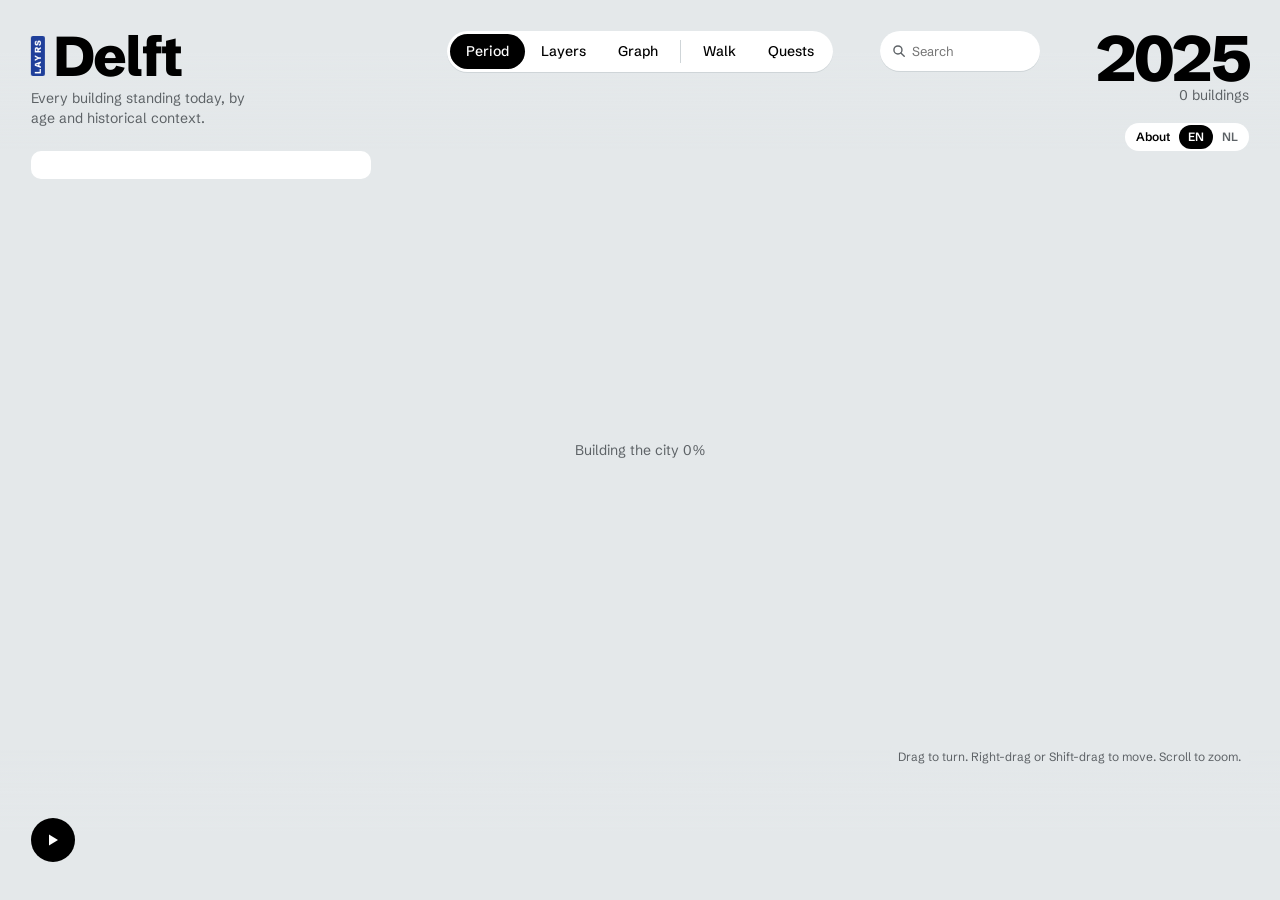
==== commit a58cf38d: "Search: a small field right of the mode bar, widening while in use; address-like names left to the a" ====
--- a/web/index.html
+++ b/web/index.html
@@ -24,7 +24,7 @@
 </header>
 
 <div class="find" role="search">
-  <input type="search" id="find-input" autocomplete="off" spellcheck="false" placeholder="Search a building, address or street"
+  <input type="search" id="find-input" autocomplete="off" spellcheck="false" placeholder="Search"
     aria-label="Search a building, address or street" aria-controls="find-results" aria-expanded="false">
   <ul id="find-results" class="find-results" role="listbox" hidden></ul>
   <div id="find-sel" class="find-sel" hidden></div>
@@ -73,7 +73,8 @@
     <h3>Data</h3>
     <p>Downloaded on 13 October 2026.</p>
     <ul>
-      <li>Buildings, heights, years: 3D BAG v2025.09.03 (TU Delft) on the Dutch building register BAG. CC BY 4.0.</li>
+      <li>Buildings, roofs, heights, years: 3D BAG v2025.09.03 (TU Delft), its LoD 2.2 roofs, on the Dutch building register BAG. CC BY 4.0.</li>
+      <li>Towers and spires the model leaves out: AHN surface model, 0.5 m, via PDOK. CC0.</li>
       <li>Water, boundary, addresses: BGT and BAG via PDOK. CC0. Street names: OpenStreetMap contributors, ODbL.</li>
       <li>Monuments: national monument register (RCE), CC0; Gemeente Delft monuments map, CC BY 4.0.</li>
       <li>1832: the first land register, owners and trades (Erfgoed Delft open data), on the city's map of the 1832 parcels and buildings (Gemeente Delft open data).</li>
@@ -106,7 +107,8 @@
     <h3>Gegevens</h3>
     <p>Gedownload op 13 oktober 2026.</p>
     <ul>
-      <li>Gebouwen, hoogtes, bouwjaren: 3D BAG v2025.09.03 (TU Delft) op basis van de BAG. CC BY 4.0.</li>
+      <li>Gebouwen, daken, hoogtes, bouwjaren: 3D BAG v2025.09.03 (TU Delft), met de daken uit LoD 2.2, op basis van de BAG. CC BY 4.0.</li>
+      <li>Torens en spitsen die het model weglaat: AHN-hoogtemodel (DSM), 0,5 m, via PDOK. CC0.</li>
       <li>Water, grens, adressen: BGT en BAG via PDOK. CC0. Straatnamen: bijdragers aan OpenStreetMap, ODbL.</li>
       <li>Monumenten: rijksmonumentenregister (RCE), CC0; monumentenkaart van de gemeente Delft, CC BY 4.0.</li>
       <li>1832: het eerste kadaster, eigenaren en beroepen (open data van Erfgoed Delft), op de kaart van de percelen en gebouwen van 1832 (open data van de gemeente Delft).</li>
--- a/web/styles.css
+++ b/web/styles.css
@@ -433,12 +433,24 @@
   body.task-on .panel { bottom: calc(env(safe-area-inset-bottom, 0px) + 64px); }
 }
 
-/* Search: a quiet field under the mode bar; results drop below it. */
-.find { position: fixed; z-index: 12; left: 50%; transform: translateX(-50%); top: calc(env(safe-area-inset-top, 0px) + var(--gutter) + 50px); width: min(340px, 36vw); }
-.find input { width: 100%; box-sizing: border-box; border: 1px solid var(--rule); border-radius: 999px; background: var(--paper);
-  padding: 7px 14px 7px 32px; font: inherit; font-size: 13px; color: var(--ink);
+/* Search: a small field just right of the mode bar, as tall as it (placed by app.js); it widens while in use. */
+.find { position: fixed; z-index: 12; left: calc(50% + 240px); top: calc(env(safe-area-inset-top, 0px) + var(--gutter)); width: 160px;
+  transition: width .2s; }
+.find:focus-within, .find:has(.find-sel:not([hidden])) { width: 300px; }
+.find input { width: 100%; height: 40px; box-sizing: border-box; border: 0; border-radius: 999px; background-color: var(--paper);
+  box-shadow: 0 1px 0 var(--rule); padding: 0 12px 0 32px; font: inherit; font-size: 13px; color: var(--ink);
   background-image: url("data:image/svg+xml,%3Csvg xmlns='http://www.w3.org/2000/svg' viewBox='0 0 16 16'%3E%3Ccircle cx='6.8' cy='6.8' r='4.6' fill='none' stroke='%235d6266' stroke-width='1.6'/%3E%3Cpath d='M10.2 10.2 14 14' stroke='%235d6266' stroke-width='1.6' stroke-linecap='round'/%3E%3C/svg%3E");
-  background-repeat: no-repeat; background-position: 11px 50%; background-size: 14px; }
+  background-repeat: no-repeat; background-position: 12px 50%; background-size: 14px; }
+.find-results, .find-sel { width: 300px; }
+/* Between phone and wide screen there is room for the magnifier only; it opens over the tally while in use. */
+@media (min-width: 721px) and (max-width: 1279px) {
+  .find { width: 40px; }
+  .find input { padding-left: 40px; cursor: pointer; }
+  .find input::placeholder { color: transparent; }
+  .find:focus-within, .find:has(.find-sel:not([hidden])) { width: 300px; }
+  .find:focus-within input { cursor: text; }
+  .find:focus-within input::placeholder { color: var(--muted); }
+}
 .find input:focus { outline: 2px solid var(--accent); outline-offset: 1px; }
 .find-results { list-style: none; margin: 6px 0 0; padding: 4px; background: var(--paper); border-radius: 10px;
   box-shadow: 0 8px 24px rgba(0, 0, 0, .12); max-height: 50vh; overflow-y: auto; }
@@ -473,10 +485,13 @@
 body.in-street .masthead, body.in-street .modes, body.in-street .lang, body.in-street .panel, body.in-street .timeline,
 body.in-street .tally, body.in-street .find, body.in-street .howto, body.in-street .veil, body.in-street .quest { display: none !important; }
 @media (max-width: 720px) {
-  .find { left: 12px; transform: none; top: calc(env(safe-area-inset-top, 0px) + 58px); width: calc(100vw - 200px); }
+  .find { left: 12px !important; transform: none; top: calc(env(safe-area-inset-top, 0px) + 58px); width: calc(100vw - 200px); }
+  .find input { height: 36px; }
+  .find-results, .find-sel { width: calc(100vw - 24px); }
   .find-results { width: calc(100vw - 24px); }
   .find-sel span { flex-basis: calc(100% - 40px); }
   .find-sel .sel-clear { order: -1; margin-left: auto; }
 }
 .card .card-street { margin-top: 8px; border: 1px solid var(--rule); background: var(--paper); border-radius: 999px; padding: 5px 12px;
   font: inherit; font-size: 12px; font-weight: 600; cursor: pointer; }
+.find-sel[hidden], .find-results[hidden] { display: none; }
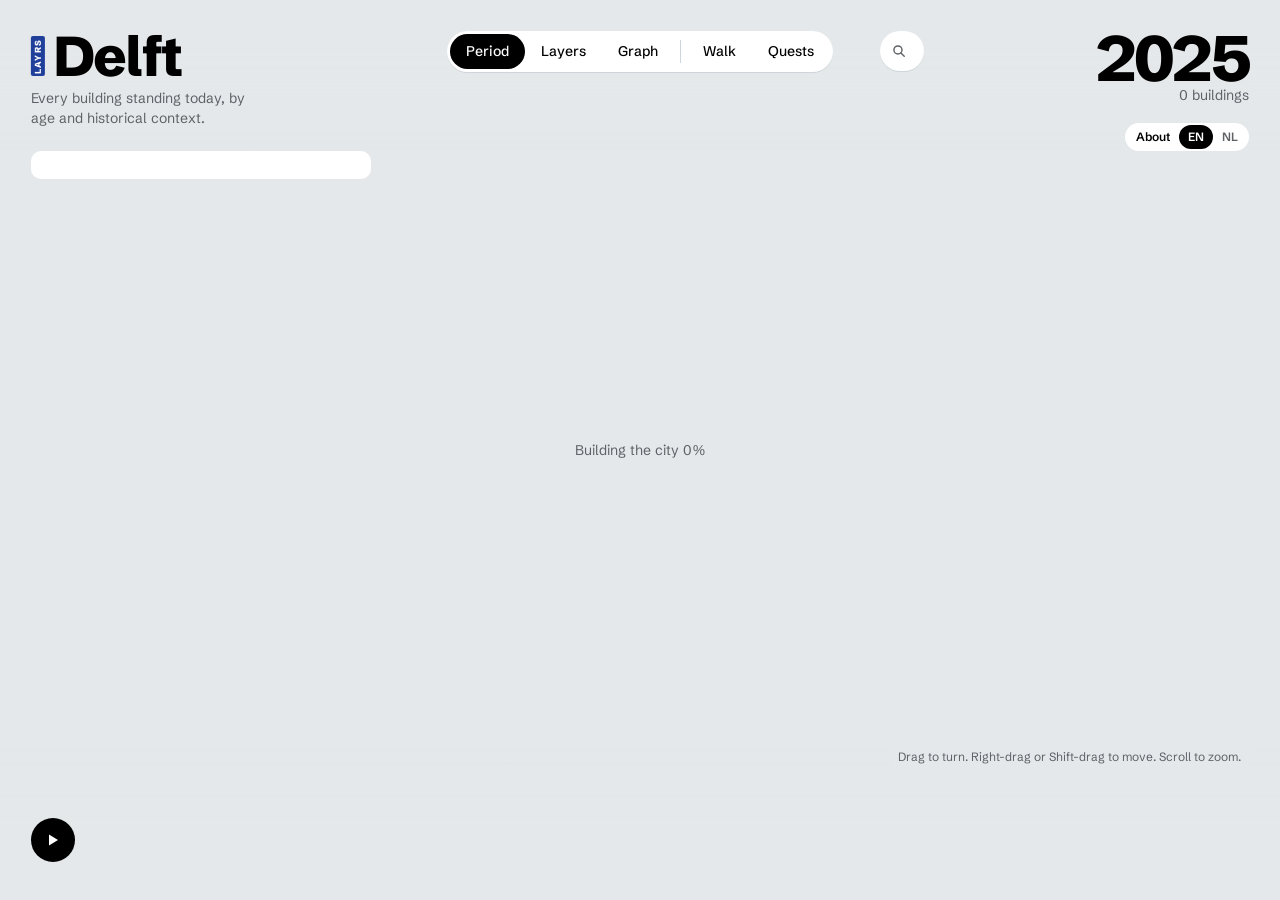
==== commit 59980a20: "Phone: the legend starts folded in the HTML so it does not jump on load; iOS search field kept to it" ====
--- a/web/index.html
+++ b/web/index.html
@@ -127,8 +127,8 @@
   <span class="tally-count"><span id="count">0</span> buildings</span>
 </div>
 
-<aside id="panel" class="panel">
-  <button class="sheet-handle" aria-expanded="true" aria-controls="panel-body">Show legend</button>
+<aside id="panel" class="panel collapsed">
+  <button class="sheet-handle" aria-expanded="true" aria-controls="panel-body">Legend</button>
   <div id="panel-body"></div>
 </aside>
 
--- a/web/styles.css
+++ b/web/styles.css
@@ -433,24 +433,20 @@
   body.task-on .panel { bottom: calc(env(safe-area-inset-bottom, 0px) + 64px); }
 }
 
-/* Search: a small field just right of the mode bar, as tall as it (placed by app.js); it widens while in use. */
-.find { position: fixed; z-index: 12; left: calc(50% + 240px); top: calc(env(safe-area-inset-top, 0px) + var(--gutter)); width: 160px;
+/* Search: a magnifier just right of the mode bar, as tall as it (placed by app.js); a click opens the field. */
+.find { position: fixed; z-index: 12; left: calc(50% + 240px); top: calc(env(safe-area-inset-top, 0px) + var(--gutter)); width: 40px;
   transition: width .2s; }
 .find:focus-within, .find:has(.find-sel:not([hidden])) { width: 300px; }
+/* folded to its magnifier until clicked */
+.find input { cursor: pointer; }
+.find input::placeholder { color: transparent; }
+.find:focus-within input { cursor: text; }
+.find:focus-within input::placeholder { color: var(--muted); }
 .find input { width: 100%; height: 40px; box-sizing: border-box; border: 0; border-radius: 999px; background-color: var(--paper);
   box-shadow: 0 1px 0 var(--rule); padding: 0 12px 0 32px; font: inherit; font-size: 13px; color: var(--ink);
   background-image: url("data:image/svg+xml,%3Csvg xmlns='http://www.w3.org/2000/svg' viewBox='0 0 16 16'%3E%3Ccircle cx='6.8' cy='6.8' r='4.6' fill='none' stroke='%235d6266' stroke-width='1.6'/%3E%3Cpath d='M10.2 10.2 14 14' stroke='%235d6266' stroke-width='1.6' stroke-linecap='round'/%3E%3C/svg%3E");
   background-repeat: no-repeat; background-position: 12px 50%; background-size: 14px; }
 .find-results, .find-sel { width: 300px; }
-/* Between phone and wide screen there is room for the magnifier only; it opens over the tally while in use. */
-@media (min-width: 721px) and (max-width: 1279px) {
-  .find { width: 40px; }
-  .find input { padding-left: 40px; cursor: pointer; }
-  .find input::placeholder { color: transparent; }
-  .find:focus-within, .find:has(.find-sel:not([hidden])) { width: 300px; }
-  .find:focus-within input { cursor: text; }
-  .find:focus-within input::placeholder { color: var(--muted); }
-}
 .find input:focus { outline: 2px solid var(--accent); outline-offset: 1px; }
 .find-results { list-style: none; margin: 6px 0 0; padding: 4px; background: var(--paper); border-radius: 10px;
   box-shadow: 0 8px 24px rgba(0, 0, 0, .12); max-height: 50vh; overflow-y: auto; }
@@ -485,8 +481,9 @@
 body.in-street .masthead, body.in-street .modes, body.in-street .lang, body.in-street .panel, body.in-street .timeline,
 body.in-street .tally, body.in-street .find, body.in-street .howto, body.in-street .veil, body.in-street .quest { display: none !important; }
 @media (max-width: 720px) {
-  .find { left: 12px !important; transform: none; top: calc(env(safe-area-inset-top, 0px) + 58px); width: calc(100vw - 200px); }
-  .find input { height: 36px; }
+  .find { left: 12px !important; transform: none; top: calc(env(safe-area-inset-top, 0px) + 58px); width: 36px; }
+  .find:focus-within, .find:has(.find-sel:not([hidden])) { width: calc(100vw - 24px); }
+  .find input { height: 36px; padding-left: 34px; background-position: 11px 50%; }
   .find-results, .find-sel { width: calc(100vw - 24px); }
   .find-results { width: calc(100vw - 24px); }
   .find-sel span { flex-basis: calc(100% - 40px); }
@@ -495,3 +492,54 @@
 .card .card-street { margin-top: 8px; border: 1px solid var(--rule); background: var(--paper); border-radius: 999px; padding: 5px 12px;
   font: inherit; font-size: 12px; font-weight: 600; cursor: pointer; }
 .find-sel[hidden], .find-results[hidden] { display: none; }
+
+/* Dialogs on a phone: a full-screen sheet within the visible screen (dvh, not vh, which on iOS runs under the
+   browser's bars) and clear of the notch, with the close button always in reach at the top. */
+.about { max-height: calc(100dvh - 48px); }
+@media (max-width: 720px) {
+  .about, .about.walks, .about.quests { width: 100vw; max-width: 100vw; height: 100dvh; max-height: 100dvh; margin: 0;
+    border-radius: 0; padding: env(safe-area-inset-top, 0px) 0 env(safe-area-inset-bottom, 0px); overscroll-behavior: contain; }
+  .about-close { position: fixed; top: calc(env(safe-area-inset-top, 0px) + 10px); right: 12px; float: none; margin: 0;
+    width: 40px; height: 40px; z-index: 2; box-shadow: 0 1px 4px rgba(0, 0, 0, .12); }
+  .about article { padding-top: 22px; }
+  .about article h2 { padding-right: 44px; }
+}
+
+/* The legend on a phone: folded, a small "Legend" pill over the mode bar; open, a sheet with a grab bar and a ×.
+   A touch on the map or a swipe down on the bar folds it again (app.js). */
+@media (max-width: 720px) {
+  .panel.collapsed { right: auto; width: auto; padding: 0; border-radius: 999px; box-shadow: 0 1px 0 var(--rule), 0 4px 14px rgba(0, 0, 0, .08); }
+  .panel.collapsed .sheet-handle { width: auto; margin: 0; padding: 8px 14px 8px 34px; font-size: 13px; position: relative; }
+  .panel.collapsed .sheet-handle::before { content: ""; position: absolute; left: 14px; top: 50%; width: 12px; height: 9px;
+    transform: translateY(-50%); border-top: 2px solid var(--ink); border-bottom: 2px solid var(--ink);
+    background: linear-gradient(var(--ink), var(--ink)) center / 100% 2px no-repeat; }
+  .panel.collapsed .sheet-handle::after { content: none; }
+  .panel:not(.collapsed) .sheet-handle { position: sticky; top: 0; z-index: 1; background: var(--paper); padding: 16px 14px 10px; }
+  .panel:not(.collapsed) .sheet-handle::before { content: ""; position: absolute; left: 50%; top: 6px; width: 36px; height: 4px;
+    margin-left: -18px; border-radius: 2px; background: var(--rule); }
+  .panel:not(.collapsed) .sheet-handle::after { content: "×"; width: auto; height: auto; border: 0; transform: none; margin: -4px 0 0;
+    font-size: 22px; line-height: 1; font-weight: 400; color: var(--muted); }
+}
+
+/* Phone: the search and the folded legend sit in one row under the name, as tall as the About group;
+   the open legend drops down below that row. */
+@media (max-width: 720px) {
+  .find { top: calc(env(safe-area-inset-top, 0px) + 66px); width: 28px; }
+  .find input { height: 28px; padding-left: 28px; background-position: 8px 50%; background-size: 12px; font-size: 12px; }
+  .panel.collapsed { top: calc(env(safe-area-inset-top, 0px) + 66px); bottom: auto !important; left: 48px; }
+  .panel.collapsed .sheet-handle { height: 28px; padding: 0 10px 0 28px; font-size: 12px; line-height: 28px; }
+  .panel.collapsed .sheet-handle::before { left: 10px; width: 10px; height: 8px; border-width: 1.5px; background-size: 100% 1.5px; }
+  .panel:not(.collapsed) { top: calc(env(safe-area-inset-top, 0px) + 102px); bottom: auto !important; max-height: 62dvh; }
+}
+
+/* While a walk or a quest is open, only it is filled in the mode bar; the colouring under it stays as it was. */
+.modes:has(.walks-open[aria-pressed="true"], .quests-open[aria-pressed="true"]) button[data-mode][aria-pressed="true"] {
+  background: none; color: inherit; }
+
+/* iOS draws a search field at its own size unless told not to: keep the folded field exactly a 28 px magnifier,
+   so the legend beside it never overlaps it. The panel starts folded in the HTML, so it does not jump on load. */
+.find input { -webkit-appearance: none; appearance: none; min-width: 0; }
+.find input::-webkit-search-decoration { -webkit-appearance: none; }
+@media (max-width: 720px) {
+  .find:not(:focus-within):not(:has(.find-sel:not([hidden]))) { overflow: hidden; border-radius: 999px; }
+}
